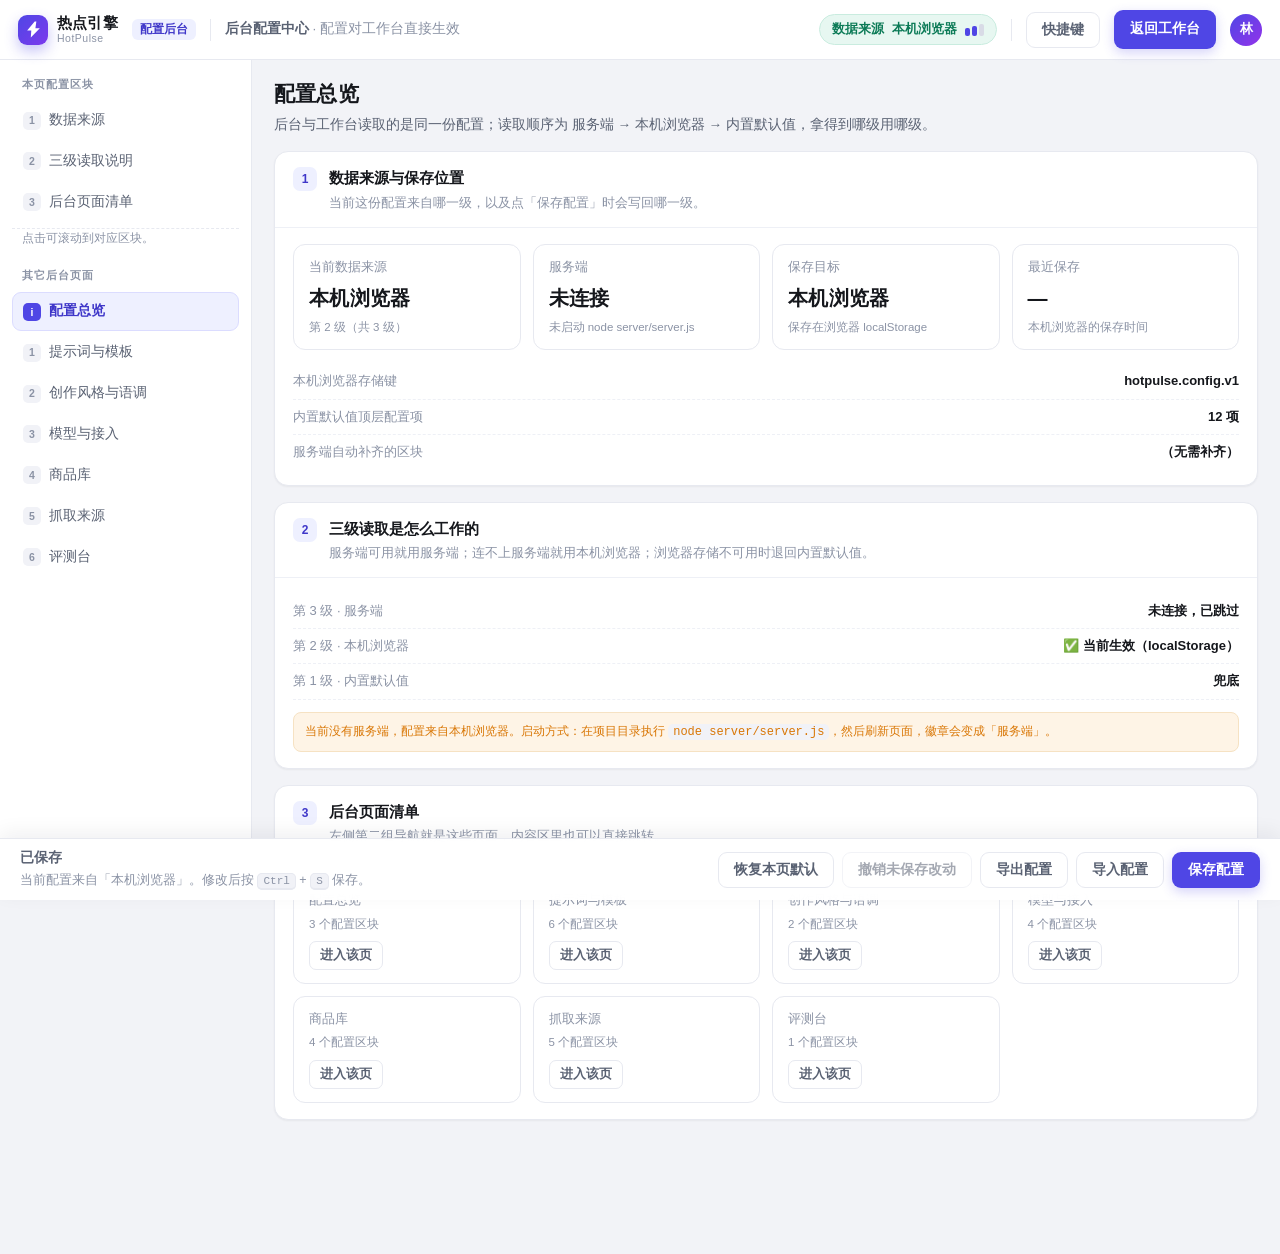
==== admin.html @ 587601bf "HotPulse 热点营销工作台：5 步闭环 + 配置后台 + 评测与自动返工 + 部署 工作台：新闻抓取 → 热点商品匹配 → 多版本文案创作 → 审核发布 配置后台：提示词与模板、创作风格与语调、" ====
<!DOCTYPE html>
<html lang="zh-CN">
<head>
<meta charset="UTF-8" />
<meta name="viewport" content="width=device-width, initial-scale=1" />
<title>HotPulse 配置后台 · 热点营销工作台</title>
<link rel="icon" href="data:," />
<link rel="stylesheet" href="assets/css/styles.css" />
<link rel="stylesheet" href="assets/css/admin.css" />
</head>
<body class="admin">

<!-- ============ 顶栏：后台标识 / 数据来源徽章 / 返回工作台 ============ -->
<header class="admin-top">
  <div class="logo">
    <span class="logo-mark">
      <svg viewBox="0 0 24 24" aria-hidden="true"><path d="M13.5 2 4 13.2h5.2L8.6 22 20 10.4h-5.6L15.6 2z"/></svg>
    </span>
    <span class="logo-text"><strong>热点引擎</strong><em>HotPulse</em></span>
  </div>
  <span class="admin-tag">配置后台</span>
  <span class="admin-divider"></span>
  <div class="admin-title">后台配置中心 <span>· 配置对工作台直接生效</span></div>

  <div class="top-spacer"></div>

  <span class="src-badge defaults" id="srcBadge" title="配置读取顺序：服务端 → 本机浏览器 → 内置默认值">
    <span>数据来源</span><b id="srcName">—</b>
    <span class="lvl" id="srcLevel"><i></i><i class="mid"></i><i class="top"></i></span>
  </span>
  <span class="dirty-flag" id="dirtyFlag" hidden><span class="dot"></span>有未保存的改动</span>

  <span class="admin-divider"></span>
  <button class="btn ghost" id="shortcutBtn" title="查看快捷键">快捷键</button>
  <a class="btn primary" href="index.html" id="backBtn">返回工作台</a>
  <span class="avatar" title="林晓棠 · 运营主编">林</span>
</header>

<div class="admin-layout">
  <!-- ============ 左侧导航：两组 ============ -->
  <aside class="admin-side">
    <div class="side-group">
      <h4>本页配置区块</h4>
      <div id="navSections"></div>
      <p class="side-note" id="navSectionsNote">点击可滚动到对应区块。</p>
    </div>
    <div class="side-group">
      <h4>其它后台页面</h4>
      <div id="navPages"></div>
    </div>
  </aside>

  <!-- ============ 内容区：卡片式分节 ============ -->
  <main class="admin-main" id="adminMain"></main>
</div>

<!-- ============ 底部固定操作栏（滚动时不消失） ============ -->
<footer class="admin-bar" id="adminBar">
  <div class="bar-status">
    <b id="barTitle">已保存</b>
    <span id="barHint">修改后按 <span class="kbd">Ctrl</span> + <span class="kbd">S</span> 保存，或点右侧「保存配置」</span>
  </div>
  <div class="bar-actions">
    <button class="btn ghost" id="btnResetPage">恢复本页默认</button>
    <button class="btn ghost" id="btnRevert">撤销未保存改动</button>
    <button class="btn ghost" id="btnExport">导出配置</button>
    <button class="btn ghost" id="btnImport">导入配置</button>
    <button class="btn primary" id="btnSave">保存配置</button>
  </div>
</footer>

<input type="file" id="filePicker" accept=".json,application/json" hidden />
<div class="toast-wrap" id="toastWrap"></div>
<div id="modalHost"></div>

<script src="assets/js/data.js"></script>
<script src="assets/js/core/config.js"></script>
<script src="assets/js/core/products.js"></script>
<script src="assets/js/core/prompt.js"></script>
<script src="assets/js/core/llm.js"></script>
<script src="assets/js/core/eval.js"></script>
<script src="assets/js/admin/admin-prompt-page.js"></script>
<script src="assets/js/admin/admin-style-page.js"></script>
<script src="assets/js/admin/admin-model-page.js"></script>
<script src="assets/js/admin/admin-product-page.js"></script>
<script src="assets/js/admin/admin-source-page.js"></script>
<script src="assets/js/admin/admin-eval-page.js"></script>
<script src="assets/js/admin/admin-core.js"></script>
<script>HP.Admin.boot();</script>
</body>
</html>
---- assets/css/styles.css ----
/* =========================================================
   HotPulse 电商媒体热点营销工作台 · 视觉系统
   现代 SaaS 极简：中性灰底 + 高对比品牌紫蓝
   ========================================================= */

:root{
  --bg:#f2f3f7;
  --panel:#ffffff;
  --panel-2:#fafbfd;
  --ink:#15171c;
  --ink-2:#5a6273;
  --ink-3:#8b93a5;
  --line:#e7e9f0;
  --line-2:#eef0f6;
  --brand:#4f46e5;
  --brand-2:#7c3aed;
  --brand-soft:#eef0ff;
  --brand-ink:#3f37c9;
  --ok:#0ea472;
  --ok-soft:#e7f7f1;
  --warn:#d97706;
  --warn-soft:#fef4e6;
  --danger:#e5484d;
  --danger-soft:#fdeceb;
  --hot:#ff4d4f;
  --radius:14px;
  --radius-s:10px;
  --shadow-s:0 1px 2px rgba(21,23,28,.05);
  --shadow-m:0 6px 20px rgba(21,23,28,.07);
  --shadow-l:0 24px 60px rgba(21,23,28,.16);
  --topbar-h:64px;
  --side-w:272px;
  --font:-apple-system,BlinkMacSystemFont,"Segoe UI","PingFang SC","Hiragino Sans GB","Microsoft YaHei",sans-serif;
}

*{box-sizing:border-box}
[hidden]{display:none !important}
html,body{height:100%}
body{
  margin:0;font-family:var(--font);background:var(--bg);color:var(--ink);
  font-size:14px;line-height:1.55;-webkit-font-smoothing:antialiased;
}
h1,h2,h3,h4,p,ul,ol{margin:0}
ul,ol{list-style:none;padding:0}
button,input,select,textarea{font-family:inherit;font-size:inherit;color:inherit}
button{cursor:pointer;border:0;background:none}
a{color:inherit;text-decoration:none}
svg{fill:currentColor}
code{background:#f1f2f7;padding:1px 5px;border-radius:5px;font-size:12px}
::-webkit-scrollbar{width:10px;height:10px}
::-webkit-scrollbar-thumb{background:#d7dae4;border-radius:8px;border:3px solid transparent;background-clip:content-box}
::-webkit-scrollbar-thumb:hover{background:#c2c7d4;background-clip:content-box}
::-webkit-scrollbar-track{background:transparent}

/* ---------------- 顶部导航 ---------------- */
.topbar{
  position:sticky;top:0;z-index:60;height:var(--topbar-h);
  display:flex;align-items:center;justify-content:space-between;
  padding:0 20px;background:rgba(255,255,255,.92);backdrop-filter:blur(10px);
  border-bottom:1px solid var(--line);
}
.topbar-left,.topbar-right{display:flex;align-items:center;gap:18px}
.logo{display:flex;align-items:center;gap:10px}
.logo-mark{
  width:34px;height:34px;border-radius:10px;display:grid;place-items:center;color:#fff;
  background:linear-gradient(135deg,var(--brand),var(--brand-2));
  box-shadow:0 6px 14px rgba(79,70,229,.32);
}
.logo-mark svg{width:19px;height:19px}
.logo-text{display:flex;flex-direction:column;line-height:1.15}
.logo-text strong{font-size:16px;letter-spacing:.2px}
.logo-text em{font-style:normal;font-size:11px;color:var(--ink-3);letter-spacing:.6px}
.tag-demo{
  margin-left:2px;font-size:11px;font-weight:600;color:var(--brand-ink);
  background:var(--brand-soft);border-radius:6px;padding:2px 7px;
}
.top-nav{display:flex;gap:4px;margin-left:12px}
.top-nav a{
  padding:7px 12px;border-radius:8px;color:var(--ink-2);font-size:13.5px;
}
.top-nav a:hover{background:#f4f5f9;color:var(--ink)}
.top-nav a.active{background:var(--brand-soft);color:var(--brand-ink);font-weight:600}

.env-pill{
  display:flex;align-items:center;gap:7px;font-size:12.5px;color:var(--ink-2);
  background:#f5f6fa;border:1px solid var(--line);border-radius:999px;padding:5px 12px;
}
/* 演示模式（没有本地服务端）：状态灯不再装成"在线" */
.env-pill.warn{background:#fff8ea;border-color:#f2ddb0;color:#8a6100}
.env-pill.warn .pulse-dot{background:#e0a100;box-shadow:none;animation:none}
.pulse-dot{width:7px;height:7px;border-radius:50%;background:var(--ok);box-shadow:0 0 0 0 rgba(14,164,114,.5);animation:pulse 2s infinite}
@keyframes pulse{
  0%{box-shadow:0 0 0 0 rgba(14,164,114,.45)}
  70%{box-shadow:0 0 0 7px rgba(14,164,114,0)}
  100%{box-shadow:0 0 0 0 rgba(14,164,114,0)}
}
.icon-btn{
  position:relative;width:36px;height:36px;border-radius:10px;display:grid;place-items:center;
  color:var(--ink-2);border:1px solid transparent;
}
.icon-btn:hover{background:#f4f5f9;color:var(--ink);border-color:var(--line)}
.icon-btn svg{width:19px;height:19px}
.icon-btn .dot{
  position:absolute;top:7px;right:8px;width:7px;height:7px;border-radius:50%;
  background:var(--hot);border:1.5px solid #fff;
}
.user-wrap{position:relative}
.user{
  display:flex;align-items:center;gap:10px;padding:5px 8px 5px 5px;border-radius:12px;
  border:1px solid transparent;
}
.user:hover{background:#f5f6fa;border-color:var(--line)}
.avatar{
  width:32px;height:32px;border-radius:50%;display:grid;place-items:center;flex:0 0 auto;
  color:#fff;font-size:13px;font-weight:600;
  background:linear-gradient(135deg,#4f46e5,#9333ea);
}
.avatar.lg{width:40px;height:40px;font-size:15px}
.user-meta{display:flex;flex-direction:column;line-height:1.2;text-align:left}
.user-meta b{font-size:13.5px}
.user-meta i{font-style:normal;font-size:11.5px;color:var(--ink-3);display:flex;align-items:center;gap:5px}
.online-dot{width:6px;height:6px;border-radius:50%;background:var(--ok);display:inline-block}
.chev{width:16px;height:16px;color:var(--ink-3)}
.user-menu{
  position:absolute;right:0;top:calc(100% + 8px);width:250px;background:#fff;
  border:1px solid var(--line);border-radius:12px;box-shadow:var(--shadow-l);padding:8px;z-index:80;
}
.user-menu-head{display:flex;gap:10px;align-items:center;padding:8px 8px 12px;border-bottom:1px solid var(--line-2);margin-bottom:6px}
.user-menu-head b{display:block;font-size:13.5px}
.user-menu-head i{font-style:normal;font-size:12px;color:var(--ink-3)}
.user-menu button{
  display:block;width:100%;text-align:left;padding:9px 10px;border-radius:8px;
  color:var(--ink-2);font-size:13.5px;
}
.user-menu button:hover{background:#f5f6fa;color:var(--ink)}
.user-menu button.danger{color:var(--danger)}
.user-menu button.danger:hover{background:var(--danger-soft)}

/* ---------------- 主布局 ---------------- */
.layout{display:grid;grid-template-columns:var(--side-w) 1fr;align-items:start}

.sidebar{
  position:sticky;top:var(--topbar-h);height:calc(100vh - var(--topbar-h));
  background:#fff;border-right:1px solid var(--line);padding:18px 14px;
  display:flex;flex-direction:column;gap:14px;
}
.sidebar-head{display:flex;align-items:baseline;justify-content:space-between;padding:0 8px}
.sidebar-head span{font-size:12px;font-weight:700;letter-spacing:1.2px;color:var(--ink-3);text-transform:uppercase}
.sidebar-head em{font-style:normal;font-size:11.5px;color:var(--brand);font-weight:600;background:var(--brand-soft);padding:1px 7px;border-radius:6px}
.step-nav{flex:1;display:flex;flex-direction:column;gap:4px;position:relative}
.step-item{
  position:relative;display:flex;gap:11px;padding:11px 10px;border-radius:11px;cursor:pointer;
  border:1px solid transparent;transition:.16s;
}
.step-item:hover{background:#f7f8fc}
.step-item.active{background:var(--brand-soft);border-color:#dbdcff}
.step-item.active .step-title{color:var(--brand-ink)}
.step-item.done .step-index{background:var(--ok);color:#fff;border-color:var(--ok)}
.step-index{
  width:26px;height:26px;flex:0 0 auto;border-radius:50%;display:grid;place-items:center;
  font-size:12.5px;font-weight:700;color:var(--ink-3);background:#fff;border:1.5px solid var(--line);z-index:1;
}
.step-item.active .step-index{background:var(--brand);border-color:var(--brand);color:#fff}
.step-body{min-width:0;flex:1}
.step-title{font-size:13.5px;font-weight:600;display:block;padding-right:50px;overflow:hidden;text-overflow:ellipsis;white-space:nowrap}
.step-desc{font-size:12px;color:var(--ink-3);margin-top:2px;overflow:hidden;text-overflow:ellipsis;white-space:nowrap}
.step-state{font-size:11px;font-weight:600;padding:1px 6px;border-radius:5px;background:#f1f2f7;color:var(--ink-3)}
.step-state.done{background:var(--ok-soft);color:var(--ok)}
.step-state.cur{background:var(--brand);color:#fff}
.step-item .step-state{position:absolute;right:10px;top:12px}
.step-item::after{
  content:"";position:absolute;left:22.5px;top:38px;bottom:-8px;width:1.5px;background:var(--line);
}
.step-item:last-child::after{display:none}

.sidebar-foot{background:var(--panel-2);border:1px solid var(--line);border-radius:12px;padding:12px}
.progress-head{display:flex;justify-content:space-between;font-size:12.5px;color:var(--ink-2);margin-bottom:8px}
.progress-head b{color:var(--brand)}
.progress-track{height:6px;background:#e9eaf2;border-radius:999px;overflow:hidden}
.progress-track span{display:block;height:100%;border-radius:999px;background:linear-gradient(90deg,var(--brand),var(--brand-2));transition:width .4s ease}
.sidebar-tip{font-size:12px;color:var(--ink-3);margin-top:9px;line-height:1.5}

/* ---------------- 工作区 ---------------- */
.workspace{padding:18px 22px 60px;min-width:0}
.context-bar{
  display:flex;align-items:center;gap:14px;flex-wrap:wrap;
  background:#fff;border:1px solid var(--line);border-radius:12px;padding:10px 14px;margin-bottom:18px;
  box-shadow:var(--shadow-s);
}
.ctx-label{
  font-size:11.5px;font-weight:700;color:var(--brand-ink);background:var(--brand-soft);
  padding:3px 8px;border-radius:6px;letter-spacing:.4px;
}
.ctx-title{font-weight:600;max-width:420px;overflow:hidden;text-overflow:ellipsis;white-space:nowrap}
.ctx-sep{width:1px;height:18px;background:var(--line)}
.ctx-item{display:flex;align-items:center;gap:6px;font-size:13px;color:var(--ink-2)}
.ctx-item b{color:var(--ink);font-weight:600}
.ctx-empty{color:var(--ink-3)}

.view{animation:fadeUp .22s ease}
@keyframes fadeUp{from{opacity:0;transform:translateY(6px)}to{opacity:1;transform:none}}
.view-head{display:flex;align-items:flex-start;justify-content:space-between;gap:16px;margin-bottom:16px;flex-wrap:wrap}
.view-head h1{font-size:22px;letter-spacing:.2px}
.view-head .sub{color:var(--ink-2);font-size:13.5px;margin-top:4px}
.head-actions{display:flex;align-items:center;gap:10px;flex-wrap:wrap}

/* ---------------- 通用组件 ---------------- */
.card{background:#fff;border:1px solid var(--line);border-radius:var(--radius);box-shadow:var(--shadow-s)}
.card-head{display:flex;align-items:center;justify-content:space-between;padding:14px 18px;border-bottom:1px solid var(--line-2)}
.card-head h3{font-size:15px}
.hint{font-size:12px;color:var(--ink-3)}
.btn{
  display:inline-flex;align-items:center;justify-content:center;gap:7px;
  padding:8px 15px;border-radius:9px;font-size:13.5px;font-weight:600;
  border:1px solid transparent;transition:.16s;white-space:nowrap;
}
.btn .ic{width:15px;height:15px}
.btn.primary{background:var(--brand);color:#fff;box-shadow:0 4px 12px rgba(79,70,229,.24)}
.btn.primary:hover{background:var(--brand-ink);box-shadow:0 6px 16px rgba(79,70,229,.3)}
.btn.ghost{background:#fff;border-color:var(--line);color:var(--ink-2)}
.btn.ghost:hover{border-color:#c9cdda;color:var(--ink);background:#fafbfd}
.btn.soft{background:var(--brand-soft);color:var(--brand-ink)}
.btn.soft:hover{background:#e3e6ff}
.btn.block{width:100%}
.btn.tiny{padding:5px 10px;font-size:12.5px;border-radius:7px}
.btn:disabled{opacity:.55;cursor:not-allowed;box-shadow:none}
.btn.primary:disabled:hover{background:var(--brand)}

.field{display:flex;flex-direction:column;gap:5px;min-width:0}
.field label{font-size:12px;color:var(--ink-3);font-weight:600}
.field input[type=text],.field input[type=number],.field select,
.text-input,.text-area{
  height:36px;border:1px solid var(--line);border-radius:9px;background:#fff;
  padding:0 11px;font-size:13.5px;outline:none;transition:.15s;width:100%;
}
.text-area{height:auto;padding:9px 11px;resize:vertical;line-height:1.6}
.field input:focus,.field select:focus,.text-input:focus,.text-area:focus{
  border-color:var(--brand);box-shadow:0 0 0 3px rgba(79,70,229,.12);
}
.field.search{position:relative;flex:1.6;justify-content:flex-end}
.field.search .ic{position:absolute;left:11px;bottom:9px;width:16px;height:16px;color:var(--ink-3)}
.field.search input{padding-left:34px}
.filter-card{padding:14px 16px;margin-bottom:16px}
.filter-row{display:flex;gap:14px;align-items:flex-end;flex-wrap:wrap}
.filter-row .field{min-width:150px}
.range-inputs{display:flex;align-items:center;gap:6px}
.range-inputs input{width:78px;height:36px;border:1px solid var(--line);border-radius:9px;padding:0 9px;outline:none}
.range-inputs span{color:var(--ink-3)}
.chip-row{display:flex;gap:8px;flex-wrap:wrap;margin-top:12px}
.chip{
  padding:5px 12px;border-radius:999px;border:1px solid var(--line);background:#fff;
  font-size:12.5px;color:var(--ink-2);transition:.15s;
}
.chip:hover{border-color:#c9cdda;color:var(--ink)}
.chip.active{background:var(--ink);border-color:var(--ink);color:#fff;font-weight:600}
.checkline{display:flex;align-items:center;gap:8px;font-size:13px;color:var(--ink-2);margin-top:12px}
.checkline input{width:15px;height:15px;accent-color:var(--brand)}
.switch{display:flex;align-items:center;gap:8px;font-size:13px;color:var(--ink-2);cursor:pointer;user-select:none}
.switch input{display:none}
.switch .track{width:36px;height:20px;border-radius:999px;background:#d8dbe6;position:relative;transition:.2s}
.switch .track::after{content:"";position:absolute;top:2px;left:2px;width:16px;height:16px;border-radius:50%;background:#fff;transition:.2s}
.switch input:checked + .track{background:var(--brand)}
.switch input:checked + .track::after{transform:translateX(16px)}

/* ---------------- 统计卡 ---------------- */
.stat-row{display:grid;grid-template-columns:repeat(4,1fr);gap:14px;margin-bottom:16px}
.stat-card{background:#fff;border:1px solid var(--line);border-radius:var(--radius);padding:14px 16px;box-shadow:var(--shadow-s)}
.stat-card .k{font-size:12.5px;color:var(--ink-3);display:flex;align-items:center;gap:6px}
.stat-card .v{font-size:24px;font-weight:700;margin-top:6px;letter-spacing:.4px}
.stat-card .v small{font-size:12.5px;font-weight:600;color:var(--ink-3);margin-left:2px}
.stat-card .d{font-size:12px;color:var(--ink-3);margin-top:4px;display:flex;align-items:center;gap:5px}
.trend-up{color:var(--ok);font-weight:600}
.trend-flat{color:var(--ink-3)}

/* ---------------- 新闻列表 ---------------- */
.list-head{display:flex;align-items:baseline;justify-content:space-between;margin-bottom:12px;gap:12px;flex-wrap:wrap}
.list-head h2{font-size:15.5px;display:flex;align-items:center;gap:8px}
.list-head h2 em{font-style:normal;font-size:12px;color:var(--ink-3);font-weight:500}
.news-list{display:flex;flex-direction:column;gap:12px}
.news-item{
  background:#fff;border:1px solid var(--line);border-radius:var(--radius);padding:15px 18px;
  display:grid;grid-template-columns:auto 1fr auto;gap:16px;align-items:center;
  cursor:pointer;transition:.16s;position:relative;box-shadow:var(--shadow-s);
}
.news-item:hover{border-color:#c9cdf5;box-shadow:var(--shadow-m);transform:translateY(-1px)}
.news-item.selected{border-color:var(--brand);background:linear-gradient(90deg,#f7f7ff,#fff 55%)}
.news-item.selected::before{content:"";position:absolute;left:0;top:16px;bottom:16px;width:3px;border-radius:0 3px 3px 0;background:var(--brand)}
.rank{
  width:30px;height:30px;border-radius:9px;display:grid;place-items:center;font-weight:700;font-size:13px;
  background:#f1f2f7;color:var(--ink-3);
}
.rank.top{background:linear-gradient(135deg,#ff6b6b,#ff2d55);color:#fff}
.rank.top2{background:linear-gradient(135deg,#ffa94d,#f76707);color:#fff}
.rank.top3{background:linear-gradient(135deg,#ffd43b,#f59f00);color:#fff}
.news-main{min-width:0}
.news-title{font-size:15px;font-weight:600;margin-bottom:5px}
.news-title mark{background:#fff3bf;color:inherit;padding:0 2px;border-radius:3px}
.news-meta{display:flex;align-items:center;gap:10px;flex-wrap:wrap;font-size:12.5px;color:var(--ink-3)}
.news-meta .src{color:var(--ink-2);font-weight:600}
.news-summary{font-size:13px;color:var(--ink-2);margin-top:7px;display:-webkit-box;-webkit-line-clamp:2;-webkit-box-orient:vertical;overflow:hidden}
.tagline{display:flex;gap:6px;flex-wrap:wrap;margin-top:8px}
.tag{font-size:11.5px;padding:2px 8px;border-radius:6px;background:#f4f5f9;color:var(--ink-2)}
.tag.hot{background:var(--danger-soft);color:var(--danger)}
.tag.brand{background:var(--brand-soft);color:var(--brand-ink)}
.tag.ok{background:var(--ok-soft);color:var(--ok)}
.news-right{display:flex;flex-direction:column;align-items:flex-end;gap:8px;min-width:132px}
.heat{display:flex;align-items:baseline;gap:4px;font-weight:700;color:var(--hot);font-size:17px}
.heat small{font-size:11.5px;color:var(--ink-3);font-weight:600}
.spark{display:flex;align-items:flex-end;gap:2px;height:22px}
.spark i{width:4px;background:#e5e7f0;border-radius:2px}
.spark i.on{background:linear-gradient(180deg,#8b8ff5,#4f46e5)}
.pick-badge{
  font-size:12px;font-weight:600;color:var(--brand-ink);background:var(--brand-soft);
  border-radius:7px;padding:4px 10px;display:flex;align-items:center;gap:5px;
}
.news-item.selected .pick-badge{background:var(--brand);color:#fff}

/* ---------------- Step2 热点简报 & 商品卡 ---------------- */
.hot-brief{display:grid;grid-template-columns:1.6fr 1fr;gap:20px;padding:16px 18px;margin-bottom:16px;background:linear-gradient(120deg,#fbfbff,#fff 60%)}
.hot-brief h3{font-size:16px;margin-bottom:8px}
.hot-brief .brief-tags{display:flex;gap:6px;flex-wrap:wrap;margin-top:10px}
.brief-side{border-left:1px dashed var(--line);padding-left:18px;display:flex;flex-direction:column;gap:10px;justify-content:center}
.brief-metric{display:flex;justify-content:space-between;font-size:13px;color:var(--ink-2)}
.brief-metric b{color:var(--ink)}
.match-toolbar{display:flex;align-items:center;justify-content:space-between;gap:12px;margin-bottom:12px;flex-wrap:wrap}
.match-summary{font-size:13px;color:var(--ink-2)}
.match-summary b{color:var(--brand-ink)}
.seg{display:flex;background:#eceef5;border-radius:9px;padding:3px;gap:2px}
.seg button{padding:5px 13px;border-radius:7px;font-size:12.5px;color:var(--ink-2);font-weight:600}
.seg button.active{background:#fff;color:var(--ink);box-shadow:var(--shadow-s)}

.product-grid{display:grid;grid-template-columns:repeat(auto-fill,minmax(288px,1fr));gap:14px}
.product-card{
  background:#fff;border:1px solid var(--line);border-radius:var(--radius);overflow:hidden;
  display:flex;flex-direction:column;transition:.18s;box-shadow:var(--shadow-s);
}
.product-card:hover{transform:translateY(-2px);box-shadow:var(--shadow-m);border-color:#d5d8f0}
.product-card.picked{border-color:var(--brand);box-shadow:0 0 0 2px rgba(79,70,229,.12)}
.thumb{
  height:132px;position:relative;display:grid;place-items:center;font-size:42px;
  background:linear-gradient(135deg,#eef0ff,#f7f4ff);
}
.thumb .sku{position:absolute;left:10px;top:10px;font-size:11px;color:var(--ink-3);background:rgba(255,255,255,.85);border-radius:6px;padding:2px 7px}
.thumb .cat-tag{
  position:absolute;left:10px;bottom:10px;font-size:11px;font-weight:600;color:var(--brand-ink);
  background:rgba(255,255,255,.9);border-radius:6px;padding:2px 7px;
}
.thumb .score{
  position:absolute;right:10px;top:10px;font-size:12px;font-weight:700;color:#fff;
  background:linear-gradient(135deg,var(--brand),var(--brand-2));border-radius:8px;padding:4px 9px;
  box-shadow:0 4px 12px rgba(79,70,229,.3);
}
.product-body{padding:13px 15px;display:flex;flex-direction:column;gap:9px;flex:1}
.product-name{font-size:14.5px;font-weight:600;line-height:1.45;display:-webkit-box;-webkit-line-clamp:2;-webkit-box-orient:vertical;overflow:hidden}
.price-row{display:flex;align-items:baseline;gap:8px}
.price{color:#e8383d;font-weight:700;font-size:19px}
.price small{font-size:12px;font-weight:600}
.price-old{color:var(--ink-3);text-decoration:line-through;font-size:12.5px}
.reason{
  font-size:12.5px;color:var(--ink-2);background:var(--panel-2);border:1px solid var(--line-2);
  border-radius:9px;padding:9px 11px;line-height:1.55;
}
.reason b{color:var(--brand-ink)}
.selling{display:flex;gap:6px;flex-wrap:wrap}
.selling span{font-size:11.5px;color:var(--ink-2);background:#f4f5f9;border-radius:6px;padding:3px 8px}
.product-stats{display:flex;gap:12px;font-size:12px;color:var(--ink-3);flex-wrap:wrap}
.product-stats b{color:var(--ink);font-weight:600}
.product-actions{display:flex;gap:8px;margin-top:auto}
.product-actions .btn{flex:1}

.sticky-actions{
  position:sticky;bottom:14px;margin-top:16px;display:flex;align-items:center;gap:12px;
  background:rgba(255,255,255,.94);backdrop-filter:blur(8px);border:1px solid var(--line);
  border-radius:12px;padding:10px 14px;box-shadow:var(--shadow-m);z-index:20;
}
.sticky-actions .picked{margin-right:auto;font-size:13px;color:var(--ink-2);font-weight:600}

/* ---------------- Step3 表格 & 侧栏 ---------------- */
.split{display:grid;grid-template-columns:minmax(0,1fr) 320px;gap:16px;align-items:start}
.split:has(.split-side.left){grid-template-columns:360px minmax(0,1fr)}
.split-main{min-width:0;display:flex;flex-direction:column;gap:16px}
.split-side{display:flex;flex-direction:column;gap:16px;position:sticky;top:calc(var(--topbar-h) + 18px)}
.table-card{background:#fff;border:1px solid var(--line);border-radius:var(--radius);overflow:hidden;box-shadow:var(--shadow-s)}
.table-wrap{overflow-x:auto}
.table{width:100%;border-collapse:collapse;font-size:13.5px;min-width:860px}
.table thead th{
  text-align:left;font-size:12px;color:var(--ink-3);font-weight:600;background:var(--panel-2);
  padding:11px 14px;border-bottom:1px solid var(--line);white-space:nowrap;
}
.table td{padding:12px 14px;border-bottom:1px solid var(--line-2);vertical-align:middle}
.table td:nth-child(3){white-space:nowrap;color:var(--ink-2)}
.table tbody tr:hover{background:#fafbff}
.table tbody tr.bound{background:#f7f7ff}
.table .num{text-align:right;font-variant-numeric:tabular-nums}
.table .col-check{width:44px}
.table .col-act{width:150px;text-align:right}
.table input[type=checkbox]{width:15px;height:15px;accent-color:var(--brand)}
.cell-product{display:flex;align-items:center;gap:10px;min-width:230px}
.mini-thumb{
  width:40px;height:40px;border-radius:9px;display:grid;place-items:center;font-size:20px;
  background:linear-gradient(135deg,#eef0ff,#f7f4ff);flex:0 0 auto;
}
.cell-product b{font-weight:600;display:block;line-height:1.4;font-size:13.5px}
.cell-product i{font-style:normal;font-size:11.5px;color:var(--ink-3)}
.score-bar{display:flex;align-items:center;gap:7px;justify-content:flex-end}
.score-bar .bar{width:46px;height:5px;border-radius:999px;background:#e9eaf2;overflow:hidden}
.score-bar .bar span{display:block;height:100%;background:linear-gradient(90deg,#8b8ff5,#4f46e5)}
.score-bar b{font-size:13px;color:var(--brand-ink);min-width:32px;text-align:right}
.stock-low{color:var(--warn);font-weight:600}
.stock-out{color:var(--danger);font-weight:600}
.empty{padding:40px;text-align:center;color:var(--ink-3);font-size:13.5px}
.side-card{padding:16px}
.side-head{display:flex;align-items:center;justify-content:space-between;margin-bottom:12px}
.side-head h3{font-size:14.5px}
.count-badge{font-size:12px;font-weight:700;color:var(--brand-ink);background:var(--brand-soft);border-radius:7px;padding:2px 9px}
.bind-list{display:flex;flex-direction:column;gap:10px;min-height:80px}
.bind-item{display:flex;gap:10px;align-items:center;border:1px solid var(--line);border-radius:11px;padding:10px;background:var(--panel-2)}
.bind-item.main{border-color:#d9dbff;background:#f7f7ff}
.bind-item .mini-thumb{width:36px;height:36px;font-size:18px}
.bind-body{min-width:0;flex:1}
.bind-body b{display:block;font-size:13px;font-weight:600;overflow:hidden;text-overflow:ellipsis;white-space:nowrap}
.bind-body i{font-style:normal;font-size:11.5px;color:var(--ink-3)}
.bind-tools{display:flex;flex-direction:column;gap:4px}
.bind-tools button{font-size:11.5px;color:var(--ink-3);padding:2px 6px;border-radius:6px}
.bind-tools button:hover{background:#eceef5;color:var(--ink)}
.side-note{font-size:12px;color:var(--ink-3);line-height:1.6;margin-top:12px;padding-top:12px;border-top:1px dashed var(--line)}
.empty-mini{font-size:12.5px;color:var(--ink-3);text-align:center;padding:18px 8px;border:1px dashed var(--line);border-radius:10px}

/* ---------------- Step4 生成文案 ---------------- */
.eval-row{
  display:flex;align-items:center;gap:8px;flex-wrap:wrap;margin-top:10px;padding-top:10px;
  border-top:1px dashed var(--line-2);
}
.score-badge{
  font-size:12.5px;font-weight:700;border-radius:999px;padding:3px 10px;
  font-variant-numeric:tabular-nums;
}
.score-badge.hi{background:var(--ok-soft);color:var(--ok)}
.score-badge.mid{background:var(--warn-soft);color:var(--warn)}
.score-badge.low{background:var(--danger-soft);color:var(--danger)}
.eval-detail{margin-top:10px;border:1px solid var(--line-2);border-radius:10px;padding:8px 12px;background:var(--panel-2)}
.eval-detail .check-item{background:#fff}
.mini-tag{font-size:11.5px;padding:2px 8px;border-radius:6px;background:#f4f5f9;color:var(--ink-2)}
.mini-tag.hard{background:var(--danger-soft);color:var(--danger)}
.mini-tag.ok{background:var(--ok-soft);color:var(--ok)}
.quick-model{display:flex;flex-direction:column;gap:8px}
.quick-model .text-input{height:34px}
.quick-temp{display:flex;align-items:center;gap:8px}
.quick-temp span{font-size:12.5px;color:var(--ink-3);flex:0 0 auto}
.quick-temp input{width:88px;flex:0 0 auto}
.quick-temp em{font-style:normal;font-size:11.5px;color:var(--ink-3)}
.quick-link{display:inline-block;margin-top:8px;font-size:12px;color:var(--brand-ink)}
.quick-link:hover{text-decoration:underline}
.param-block{margin-bottom:14px}
.param-label{display:flex;justify-content:space-between;align-items:baseline;font-size:12.5px;font-weight:600;color:var(--ink-2);margin-bottom:7px}
.param-label em{font-style:normal;font-size:11.5px;color:var(--ink-3);font-weight:500}
.style-grid{display:grid;grid-template-columns:1fr 1fr;gap:8px}
.style-card{
  text-align:left;border:1px solid var(--line);border-radius:10px;padding:9px 10px;background:#fff;transition:.15s;
}
.style-card b{display:block;font-size:13px}
.style-card i{font-style:normal;font-size:11px;color:var(--ink-3)}
.style-card:hover{border-color:#c9cdf5}
.style-card.active{border-color:var(--brand);background:var(--brand-soft);box-shadow:0 0 0 2px rgba(79,70,229,.1)}
.style-card.active b{color:var(--brand-ink)}
input[type=range]{width:100%;accent-color:var(--brand)}
.tag-picks{display:flex;flex-wrap:wrap;gap:6px;margin-bottom:8px}
.tag-pick{
  font-size:12px;padding:4px 10px;border-radius:999px;border:1px solid var(--line);
  color:var(--ink-2);background:#fff;transition:.15s;
}
.tag-pick.on{background:var(--brand-soft);border-color:#c9cdff;color:var(--brand-ink);font-weight:600}
.point-picks{display:flex;flex-direction:column;gap:6px}
.point-pick{display:flex;gap:8px;align-items:flex-start;font-size:12.5px;color:var(--ink-2);cursor:pointer}
.point-pick input{margin-top:2px;accent-color:var(--brand)}
.api-note{font-size:11.5px;color:var(--ink-3);text-align:center;margin-top:10px}

.version-list{display:flex;flex-direction:column;gap:14px}
.version-card{
  background:#fff;border:1px solid var(--line);border-radius:var(--radius);padding:15px 17px;box-shadow:var(--shadow-s);
  transition:.18s;
}
.version-card.active{border-color:var(--brand);box-shadow:0 0 0 2px rgba(79,70,229,.12),var(--shadow-m)}
.version-head{display:flex;align-items:center;justify-content:space-between;gap:10px;margin-bottom:10px;flex-wrap:wrap}
.version-head .vt{display:flex;align-items:center;gap:8px}
.version-head .vt strong{font-size:14px}
.version-body{font-size:14.5px;line-height:1.85;white-space:pre-wrap;word-break:break-word}
.version-body .hash{color:var(--brand-ink);font-weight:600}
.version-foot{display:flex;align-items:center;gap:8px;margin-top:12px;padding-top:11px;border-top:1px solid var(--line-2);flex-wrap:wrap}
.version-foot .meta{font-size:12px;color:var(--ink-3);margin-right:auto}
.tune-row{display:flex;gap:6px;flex-wrap:wrap;margin-top:10px}
.tune-row button{
  font-size:12px;padding:4px 10px;border-radius:7px;background:#f4f5f9;color:var(--ink-2);transition:.15s;
}
.tune-row button:hover{background:var(--brand-soft);color:var(--brand-ink)}
.gen-state{min-height:0}
.skeleton-wrap{background:#fff;border:1px solid var(--line);border-radius:var(--radius);padding:18px;box-shadow:var(--shadow-s)}
.progress-line{display:flex;align-items:center;gap:10px;font-size:13px;color:var(--ink-2);margin-bottom:14px}
.spinner{
  width:16px;height:16px;border-radius:50%;border:2px solid #dcdff0;border-top-color:var(--brand);
  animation:spin .7s linear infinite;flex:0 0 auto;
}
@keyframes spin{to{transform:rotate(360deg)}}
.skeleton{height:13px;border-radius:6px;background:linear-gradient(90deg,#eef0f6 25%,#f6f7fb 37%,#eef0f6 63%);background-size:400% 100%;animation:shine 1.3s ease-in-out infinite;margin-bottom:9px}
@keyframes shine{0%{background-position:100% 50%}100%{background-position:0 50%}}
.gen-progress{height:5px;background:#eceef5;border-radius:999px;overflow:hidden;margin-top:6px}
.gen-progress span{display:block;height:100%;width:0;background:linear-gradient(90deg,var(--brand),var(--brand-2));transition:width .3s linear}
.empty-state{
  padding:56px 24px;text-align:center;color:var(--ink-3);border:1px dashed var(--line);
  border-radius:var(--radius);background:var(--panel-2);font-size:13.5px;
}
.empty-state b{display:block;color:var(--ink-2);font-size:14.5px;margin-bottom:6px}
.empty-actions{display:flex;gap:8px;justify-content:center;margin-top:14px}

/* ---------------- Step5 微博预览 ---------------- */
.review-state{display:flex;align-items:center;gap:8px}
.state-pill{font-size:12.5px;font-weight:700;padding:4px 11px;border-radius:999px;display:inline-flex;align-items:center;gap:6px}
.state-pill.wait{background:var(--warn-soft);color:var(--warn)}
.state-pill.pass{background:var(--ok-soft);color:var(--ok)}
.state-pill.published{background:var(--brand-soft);color:var(--brand-ink)}
.weibo-card{padding:18px}
.wb-head{display:flex;gap:11px;align-items:center;margin-bottom:12px}
.wb-head .avatar{width:44px;height:44px;font-size:16px;background:linear-gradient(135deg,#ff8a3d,#ff3d71)}
.wb-name{display:flex;align-items:center;gap:6px;font-weight:600;font-size:14.5px}
.wb-verify{width:15px;height:15px;border-radius:50%;background:#ff8200;color:#fff;display:grid;place-items:center;font-size:10px;font-weight:700}
.wb-sub{font-size:12px;color:var(--ink-3);margin-top:2px}
.wb-body{font-size:15px;line-height:1.9;white-space:pre-wrap;word-break:break-word;margin-bottom:12px}
.wb-body .hash{color:#eb7350;font-weight:600}
.wb-media{display:grid;grid-template-columns:repeat(3,124px);gap:6px;margin-bottom:12px}
.wb-media div{
  aspect-ratio:1/1;border-radius:10px;display:grid;place-items:center;font-size:30px;
  background:linear-gradient(135deg,#eef0ff,#f8f5ff);
}
.wb-product{
  display:flex;gap:12px;align-items:center;border:1px solid var(--line);border-radius:11px;padding:10px 12px;
  background:var(--panel-2);margin-bottom:12px;
}
.wb-product .mini-thumb{width:46px;height:46px;font-size:24px}
.wb-product .pbody{flex:1;min-width:0}
.wb-product .pbody b{display:block;font-size:13.5px;font-weight:600;overflow:hidden;text-overflow:ellipsis;white-space:nowrap}
.wb-product .pbody i{font-style:normal;font-size:12px;color:#e8383d;font-weight:700}
.wb-product .pbtn{font-size:12px;font-weight:600;color:#fff;background:#ff8200;border-radius:999px;padding:5px 13px}
.wb-foot{display:flex;gap:26px;border-top:1px solid var(--line-2);padding-top:12px;font-size:13px;color:var(--ink-2)}
.wb-foot span{display:flex;align-items:center;gap:6px}
.wb-foot svg{width:15px;height:15px;color:var(--ink-3)}

.check-list{display:flex;flex-direction:column;gap:9px}
.check-item{display:flex;gap:9px;align-items:flex-start;font-size:13px;border:1px solid var(--line-2);border-radius:10px;padding:9px 11px;background:var(--panel-2)}
.check-item .ci-icon{width:17px;height:17px;border-radius:50%;display:grid;place-items:center;flex:0 0 auto;margin-top:1px;font-size:11px;color:#fff}
.check-item.pass .ci-icon{background:var(--ok)}
.check-item.warn .ci-icon{background:var(--warn)}
.check-item.fail .ci-icon{background:var(--danger)}
.check-item .ci-body b{display:block;font-size:13px}
.check-item .ci-body i{font-style:normal;font-size:11.5px;color:var(--ink-3);line-height:1.5;display:block;margin-top:2px}
.check-item.warn{border-color:#f6e2c3;background:#fffaf2}
.check-item.fail{border-color:#f6d5d5;background:#fff6f6}
.audit-actions{display:flex;flex-direction:column;gap:8px;margin-top:14px}
.timeline{display:flex;flex-direction:column;padding:6px 18px 16px}
.timeline li{position:relative;padding:12px 0 12px 22px;border-left:1.5px solid var(--line);font-size:13px;color:var(--ink-2)}
.timeline li:last-child{border-left-color:transparent}
.timeline li::before{
  content:"";position:absolute;left:-5.5px;top:17px;width:9px;height:9px;border-radius:50%;
  background:#fff;border:2px solid var(--line);
}
.timeline li.on::before{border-color:var(--brand);background:var(--brand)}
.timeline li b{color:var(--ink);display:block;font-size:13.5px}
.timeline li time{font-size:11.5px;color:var(--ink-3);float:right}

/* ---------------- Toast & Modal ---------------- */
.toast-wrap{position:fixed;right:22px;bottom:22px;display:flex;flex-direction:column;gap:10px;z-index:200}
.toast{
  display:flex;gap:10px;align-items:center;background:#1c1e26;color:#fff;border-radius:11px;
  padding:11px 16px;font-size:13.5px;box-shadow:var(--shadow-l);animation:toastIn .22s ease;min-width:230px;
}
.toast .ti{width:18px;height:18px;border-radius:50%;background:rgba(255,255,255,.16);display:grid;place-items:center;font-size:11px}
.toast.ok .ti{background:var(--ok)}
.toast.warn .ti{background:var(--warn)}
.toast.out{animation:toastOut .25s ease forwards}
@keyframes toastIn{from{opacity:0;transform:translateY(10px)}to{opacity:1;transform:none}}
@keyframes toastOut{to{opacity:0;transform:translateX(12px)}}
.modal-mask{
  position:fixed;inset:0;background:rgba(21,23,28,.42);display:grid;place-items:center;z-index:300;
  animation:toastIn .16s ease;
}
.modal{width:min(420px,90vw);background:#fff;border-radius:16px;padding:22px;box-shadow:var(--shadow-l)}
.modal h3{font-size:17px;margin-bottom:8px}
.modal p{font-size:13.5px;color:var(--ink-2);line-height:1.7}
.modal-actions{display:flex;justify-content:flex-end;gap:10px;margin-top:20px}

/* ---------------- 响应式 ---------------- */
@media (max-width:1280px){
  .stat-row{grid-template-columns:repeat(2,1fr)}
  .split,.split:has(.split-side.left){grid-template-columns:minmax(0,1fr) 300px}
}
@media (max-width:1080px){
  .layout{grid-template-columns:1fr}
  .sidebar{position:static;height:auto;border-right:0;border-bottom:1px solid var(--line)}
  .step-nav{flex-direction:row;overflow-x:auto;gap:8px}
  .step-item::after{display:none}
  .step-item{min-width:190px;border:1px solid var(--line)}
  .split,.split:has(.split-side.left){grid-template-columns:1fr}
  .split-side{position:static}
  .top-nav{display:none}
  .hot-brief{grid-template-columns:1fr}
  .brief-side{border-left:0;border-top:1px dashed var(--line);padding:14px 0 0}
}
@media (max-width:720px){
  .workspace{padding:14px}
  .stat-row{grid-template-columns:1fr}
  .env-pill,.user-meta{display:none}
  .news-item{grid-template-columns:1fr}
  .news-right{flex-direction:row;align-items:center;justify-content:space-between}
}
---- assets/css/admin.css ----
/* =========================================================
   HotPulse 配置后台 · 外壳样式
   与工作台共用 styles.css 里的配色变量，视觉上是同一个产品
   ========================================================= */

body.admin{background:var(--bg)}
[hidden]{display:none !important}

/* ---------------- 顶栏 ---------------- */
.admin-top{
  position:sticky;top:0;z-index:70;height:60px;display:flex;align-items:center;gap:14px;
  padding:0 18px;background:rgba(255,255,255,.94);backdrop-filter:blur(10px);border-bottom:1px solid var(--line);
}
.admin-top .logo{gap:9px}
.admin-top .logo-mark{width:30px;height:30px;border-radius:9px}
.admin-top .logo-text strong{font-size:14.5px}
.admin-top .logo-text em{font-size:10.5px;letter-spacing:.5px}
.admin-tag{
  font-size:11.5px;font-weight:600;color:var(--brand-ink);background:var(--brand-soft);
  border-radius:6px;padding:2px 8px;
}
.admin-divider{width:1px;height:22px;background:var(--line)}
.admin-title{font-size:13.5px;font-weight:600;color:var(--ink-2)}
.admin-title span{color:var(--ink-3);font-weight:400}
.top-spacer{flex:1}

/* 数据来源徽章 */
.src-badge{
  display:inline-flex;align-items:center;gap:8px;font-size:12.5px;font-weight:600;
  border-radius:999px;padding:5px 12px;border:1px solid var(--line);background:#f7f8fc;color:var(--ink-2);
  cursor:default;
}
.src-badge b{font-weight:700}
.src-badge .lvl{display:flex;gap:2px;align-items:flex-end}
.src-badge .lvl i{width:5px;height:8px;border-radius:2px;background:#d8dbe6;display:block}
.src-badge .lvl i.mid{height:10px}
.src-badge .lvl i.top{height:12px}
.src-badge .lvl i.on{background:var(--brand)}
.src-badge.server{background:#eef0ff;border-color:#d9dbff;color:var(--brand-ink)}
.src-badge.local{background:#e7f7f1;border-color:#c9ecdf;color:#0b7a56}
.src-badge.defaults{background:#f4f5f9;color:var(--ink-2)}

.dirty-flag{
  display:inline-flex;align-items:center;gap:6px;font-size:12.5px;font-weight:600;
  color:var(--warn);background:var(--warn-soft);border:1px solid #f6e2c3;border-radius:999px;padding:5px 12px;
}
.dirty-flag .dot{width:7px;height:7px;border-radius:50%;background:var(--warn);animation:pulse 1.6s infinite}

/* ---------------- 布局 ---------------- */
.admin-layout{display:grid;grid-template-columns:252px minmax(0,1fr);align-items:start;padding-bottom:78px}
.admin-side{
  position:sticky;top:60px;height:calc(100vh - 60px);overflow-y:auto;
  background:#fff;border-right:1px solid var(--line);padding:16px 12px 24px;
}
.side-group{margin-bottom:20px}
.side-group h4{
  font-size:11px;font-weight:700;letter-spacing:1px;color:var(--ink-3);text-transform:uppercase;
  padding:0 10px;margin:0 0 8px;
}
.side-link{
  display:flex;align-items:center;gap:8px;padding:8px 10px;border-radius:9px;font-size:13.5px;
  color:var(--ink-2);cursor:pointer;margin-bottom:2px;border:1px solid transparent;transition:.15s;
}
.side-link:hover{background:#f6f7fb;color:var(--ink)}
.side-link.active{background:var(--brand-soft);border-color:#dbdcff;color:var(--brand-ink);font-weight:600}
.side-link .idx{
  width:18px;height:18px;border-radius:5px;background:#f1f2f7;color:var(--ink-3);
  font-size:10.5px;font-weight:700;display:grid;place-items:center;flex:0 0 auto;
}
.side-link.active .idx{background:var(--brand);color:#fff}
.side-link .pill{margin-left:auto;font-size:10.5px;font-weight:700;padding:1px 6px;border-radius:5px;background:#f1f2f7;color:var(--ink-3)}
.side-note{font-size:11.5px;color:var(--ink-3);line-height:1.6;padding:0 10px;margin:6px 0 0}

/* ---------------- 内容区 ---------------- */
.admin-main{padding:18px 22px 40px;min-width:0}
.page-head{margin-bottom:16px}
.page-head h1{font-size:21px;letter-spacing:.2px}
.page-head p{color:var(--ink-2);font-size:13.5px;margin-top:4px;max-width:900px}

.sec{
  background:#fff;border:1px solid var(--line);border-radius:var(--radius);box-shadow:var(--shadow-s);
  margin-bottom:16px;scroll-margin-top:76px;
}
.sec-head{display:flex;align-items:flex-start;gap:12px;padding:14px 18px;border-bottom:1px solid var(--line-2)}
.sec-head .num{
  width:24px;height:24px;border-radius:7px;background:var(--brand-soft);color:var(--brand-ink);
  font-size:12px;font-weight:700;display:grid;place-items:center;flex:0 0 auto;margin-top:1px;
}
.sec-head h3{font-size:15px}
.sec-head .desc{font-size:12.5px;color:var(--ink-3);margin-top:3px;line-height:1.6}
.sec-head .sec-actions{margin-left:auto;display:flex;gap:8px;align-items:center;flex-wrap:wrap}
.sec-body{padding:16px 18px}
.sec-body.tight{padding:12px 18px}

/* 占位区块（后续功能往里填） */
.placeholder{
  border:1px dashed #d5d8e6;border-radius:12px;background:var(--panel-2);padding:16px 18px;
}
.placeholder b{display:block;font-size:13.5px;color:var(--ink-2);margin-bottom:6px}
.placeholder ul{margin:0;padding-left:0;list-style:none}
.placeholder li{
  font-size:12.5px;color:var(--ink-3);line-height:1.9;padding-left:16px;position:relative;
}
.placeholder li::before{
  content:"";position:absolute;left:4px;top:11px;width:5px;height:5px;border-radius:50%;background:#c9cdda;
}

/* 总览页小卡片 */
.stat-grid{display:grid;grid-template-columns:repeat(4,1fr);gap:12px}
.card-mini{background:#fff;border:1px solid var(--line);border-radius:12px;padding:13px 15px}
.card-mini .k{font-size:12.5px;color:var(--ink-3);display:flex;align-items:center;gap:6px}
.card-mini .v{font-size:20px;font-weight:700;margin-top:6px;letter-spacing:.3px}
.card-mini .v small{font-size:12px;font-weight:600;color:var(--ink-3);margin-left:2px}
.card-mini .d{font-size:11.5px;color:var(--ink-3);margin-top:4px;line-height:1.6}
.kv{display:flex;justify-content:space-between;gap:12px;font-size:13px;padding:7px 0;border-bottom:1px dashed var(--line-2)}
.kv:last-child{border-bottom:0}
.kv span{color:var(--ink-3)}
.kv b{color:var(--ink);font-weight:600;text-align:right;word-break:break-all}
.help{font-size:11.5px;color:var(--ink-3);line-height:1.7}
.help.info{color:var(--brand-ink);background:var(--brand-soft);border-radius:8px;padding:9px 11px}
.help.warn{color:var(--warn);background:var(--warn-soft);border-radius:8px;padding:9px 11px;border:1px solid #f6e2c3}
code{background:#f1f2f7;padding:1px 5px;border-radius:5px;font-size:12px}

/* ---------------- 底部固定操作栏 ---------------- */
.admin-bar{
  position:fixed;left:0;right:0;bottom:0;z-index:80;height:62px;display:flex;align-items:center;gap:14px;
  padding:0 20px;background:rgba(255,255,255,.96);backdrop-filter:blur(10px);border-top:1px solid var(--line);
  box-shadow:0 -6px 20px rgba(21,23,28,.06);
}
.admin-bar.dirty{border-top-color:#f3d9a8;background:linear-gradient(90deg,#fffaf2,rgba(255,255,255,.96) 32%)}
.bar-status{display:flex;flex-direction:column;gap:2px;font-size:12.5px;color:var(--ink-3)}
.bar-status b{font-size:13.5px;color:var(--ink-2)}
.admin-bar.dirty .bar-status b{color:var(--warn)}
.bar-actions{margin-left:auto;display:flex;gap:8px;align-items:center;flex-wrap:wrap}
.kbd{
  font-family:ui-monospace,SFMono-Regular,Menlo,Consolas,monospace;font-size:11px;background:#f1f2f7;
  border:1px solid var(--line);border-bottom-width:2px;border-radius:5px;padding:1px 5px;color:var(--ink-3);
}

/* ---------------- 弹窗 / 提示 ---------------- */
.label{display:block;font-size:12.5px;font-weight:600;color:var(--ink-2);margin-bottom:6px}
.label em{font-style:normal;font-weight:400;color:var(--ink-3);margin-left:6px}
.input,.select,.textarea{
  width:100%;border:1px solid var(--line);border-radius:9px;background:#fff;padding:8px 11px;
  font-size:13.5px;outline:none;transition:.15s;line-height:1.6;
}
.textarea{resize:vertical;font-family:var(--font);min-height:70px}
.textarea.mono,.input.mono{font-family:ui-monospace,SFMono-Regular,Menlo,Consolas,"Courier New",monospace;font-size:12.5px;line-height:1.75}
.input:focus,.select:focus,.textarea:focus{border-color:var(--brand);box-shadow:0 0 0 3px rgba(79,70,229,.12)}
.row{display:flex;gap:14px;flex-wrap:wrap}
.row > .col{flex:1;min-width:220px}
.row > .col.narrow{flex:0 0 170px;min-width:150px}
.char-count{font-size:11.5px;color:var(--ink-3);font-variant-numeric:tabular-nums;white-space:nowrap}
.btn.tiny{padding:5px 10px;font-size:12.5px;border-radius:7px}

/* 规则列表 */
.rule-list{display:flex;flex-direction:column;gap:8px}
.style-row{display:flex;gap:8px;align-items:flex-start}
.style-row .grip{
  width:26px;height:34px;display:grid;place-items:center;color:var(--ink-3);font-size:12px;
  background:#f7f8fc;border:1px solid var(--line);border-radius:8px;flex:0 0 auto;
}
.rule-item{display:flex;gap:8px;align-items:flex-start}
.rule-item .grip{
  width:26px;height:34px;display:grid;place-items:center;color:var(--ink-3);font-size:12px;
  background:#f7f8fc;border:1px solid var(--line);border-radius:8px;flex:0 0 auto;
}
.rule-item textarea{flex:1;min-width:0}
.icon-mini{
  width:26px;height:26px;border-radius:7px;border:1px solid var(--line);background:#fff;color:var(--ink-2);
  font-size:12px;display:grid;place-items:center;
}
.icon-mini:hover{border-color:#c9cdda;background:#fafbfd;color:var(--ink)}
.icon-mini.danger:hover{border-color:#f3c9c9;background:var(--danger-soft);color:var(--danger)}

/* 占位符面板 */
.ph-panel{border:1px solid var(--line);border-radius:12px;background:var(--panel-2);padding:12px}
.ph-group{margin-bottom:12px}
.ph-group:last-child{margin-bottom:0}
.ph-group h5{font-size:11.5px;color:var(--ink-3);font-weight:700;margin:0 0 7px;letter-spacing:.4px}
.ph-list{display:flex;flex-wrap:wrap;gap:6px}
.ph-chip{
  font-size:12px;padding:4px 9px;border-radius:8px;border:1px solid var(--line);background:#fff;
  color:var(--ink-2);cursor:pointer;transition:.15s;font-family:ui-monospace,Menlo,Consolas,monospace;
}
.ph-chip:hover{border-color:var(--brand);color:var(--brand-ink);background:var(--brand-soft)}

/* 实时预览 */
.preview-grid{display:grid;grid-template-columns:1fr 1fr;gap:14px}
.preview-block{border:1px solid var(--line);border-radius:12px;overflow:hidden;background:#fff}
.preview-block header{
  display:flex;align-items:center;justify-content:space-between;gap:10px;
  padding:9px 13px;background:var(--panel-2);border-bottom:1px solid var(--line-2);
}
.preview-block header b{font-size:13px}
.preview-block pre{
  margin:0;padding:13px;font-family:ui-monospace,SFMono-Regular,Menlo,Consolas,monospace;
  font-size:12.5px;line-height:1.85;white-space:pre-wrap;word-break:break-word;max-height:420px;overflow:auto;
}
.preview-block pre .ph-bad{background:#fdeceb;color:var(--danger);border-radius:4px;padding:0 3px}
.unknown-tip{
  margin-top:10px;font-size:12.5px;color:var(--danger);background:var(--danger-soft);
  border:1px solid #f6d5d5;border-radius:9px;padding:9px 11px;line-height:1.6;
}

/* 表格 */
/* 商品卡外层（卡片视图的编辑入口，不改动卡片本身） */
.card-edit-wrap{cursor:pointer}
.card-edit-wrap:hover .product-card{border-color:#c9cdf5;box-shadow:var(--shadow-m)}
.card-pick{
  position:absolute;right:10px;top:10px;z-index:2;background:#fff;border-radius:7px;padding:2px 6px;
  box-shadow:var(--shadow-s);cursor:pointer;display:inline-flex;align-items:center;
}
.card-edit-wrap{position:relative}
.batch-bar{
  display:flex;align-items:center;gap:12px;flex-wrap:wrap;margin-bottom:12px;padding:10px 14px;
  border:1px solid #d9dbff;background:var(--brand-soft);border-radius:12px;
}
.batch-bar b{font-size:13.5px;color:var(--brand-ink)}

/* 表单：字段级错误、标签输入、图标与渐变选择 */
.field-error{font-size:11.5px;color:var(--danger);margin-top:5px;line-height:1.5}
.input.invalid,.textarea.invalid{border-color:var(--danger);box-shadow:0 0 0 3px rgba(229,72,77,.1)}
.tag-editor{display:flex;flex-wrap:wrap;gap:6px;align-items:center;border:1px solid var(--line);border-radius:9px;padding:6px 8px;min-height:38px;transition:.15s}
.tag-editor.invalid{border-color:var(--danger);box-shadow:0 0 0 3px rgba(229,72,77,.1)}
.tag-editor input{border:0;outline:none;flex:1;min-width:150px;font-size:13px;padding:4px;background:transparent}
.tag-pill{display:inline-flex;align-items:center;gap:6px;font-size:12px;background:var(--brand-soft);color:var(--brand-ink);border-radius:999px;padding:3px 9px}
.tag-pill button{color:inherit;opacity:.6;font-size:13px;line-height:1}
.tag-pill button:hover{opacity:1}
.emoji-grid{display:grid;grid-template-columns:repeat(auto-fill,minmax(36px,1fr));gap:6px;margin-top:8px}
.emoji-btn{height:36px;border:1px solid var(--line);border-radius:9px;background:#fff;font-size:18px;display:grid;place-items:center}
.emoji-btn:hover{border-color:var(--brand);background:var(--brand-soft)}
.emoji-btn.active{border-color:var(--brand);box-shadow:0 0 0 2px rgba(79,70,229,.15)}
.grad-grid{display:grid;grid-template-columns:repeat(auto-fill,minmax(48px,1fr));gap:8px;margin-top:8px}
.grad-btn{height:38px;border-radius:10px;border:2px solid transparent;box-shadow:inset 0 0 0 1px rgba(21,23,28,.06);cursor:pointer}
.grad-btn.active{border-color:var(--brand)}
.run-result{border:1px solid var(--line);border-radius:12px;padding:14px;background:#fff;margin-top:10px}
.run-meta{display:flex;gap:16px;flex-wrap:wrap;font-size:12.5px;color:var(--ink-2);margin-bottom:10px}
.run-meta b{color:var(--ink);font-weight:600}
.run-text{
  font-size:14px;line-height:1.9;white-space:pre-wrap;background:var(--panel-2);
  border:1px solid var(--line-2);border-radius:10px;padding:12px;word-break:break-word;
}
.progress-line{display:flex;align-items:center;gap:9px;font-size:13px;color:var(--ink-2)}
.spinner{
  width:15px;height:15px;border-radius:50%;border:2px solid #dcdff0;border-top-color:var(--brand);
  animation:spin .7s linear infinite;flex:0 0 auto;display:inline-block;
}
@keyframes spin{to{transform:rotate(360deg)}}
.mock-note{
  display:flex;gap:8px;align-items:flex-start;font-size:12.5px;color:var(--warn);background:var(--warn-soft);
  border:1px solid #f6e2c3;border-radius:9px;padding:9px 11px;margin-bottom:12px;line-height:1.6;
}
.err-note{
  display:flex;gap:8px;align-items:flex-start;font-size:13px;color:var(--danger);background:var(--danger-soft);
  border:1px solid #f6d5d5;border-radius:9px;padding:10px 12px;line-height:1.6;
}
.ok-note{
  display:flex;gap:8px;align-items:flex-start;font-size:13px;color:#0b7a56;background:var(--ok-soft);
  border:1px solid #c9ecdf;border-radius:9px;padding:10px 12px;line-height:1.6;
}
.table-scroll{overflow:auto;border:1px solid var(--line);border-radius:12px;background:#fff}
.admin-table{width:100%;border-collapse:collapse;font-size:13px}
.admin-table thead th{
  text-align:left;font-size:11.5px;color:var(--ink-3);font-weight:700;background:var(--panel-2);
  padding:10px 12px;border-bottom:1px solid var(--line);white-space:nowrap;
}
.admin-table td{padding:9px 12px;border-bottom:1px solid var(--line-2);vertical-align:middle}
.admin-table tbody tr:hover{background:#fafbff}

/* ---------------- 弹窗 / 提示 ---------------- */
.admin-modal-mask{position:fixed;inset:0;background:rgba(21,23,28,.42);display:grid;place-items:center;z-index:300;padding:20px}
.admin-modal{width:min(720px,96vw);max-height:88vh;overflow:auto;background:#fff;border-radius:16px;box-shadow:var(--shadow-l);padding:20px 22px}
.admin-modal h3{font-size:17px;margin-bottom:6px}
.admin-modal .sub{font-size:13px;color:var(--ink-2);margin-bottom:14px;line-height:1.7}
.admin-modal-actions{display:flex;justify-content:flex-end;gap:10px;margin-top:18px}

@media (max-width:1080px){
  .admin-layout{grid-template-columns:1fr}
  .admin-side{position:static;height:auto;border-right:0;border-bottom:1px solid var(--line)}
  .stat-grid{grid-template-columns:repeat(2,1fr)}
  .admin-title{display:none}
}
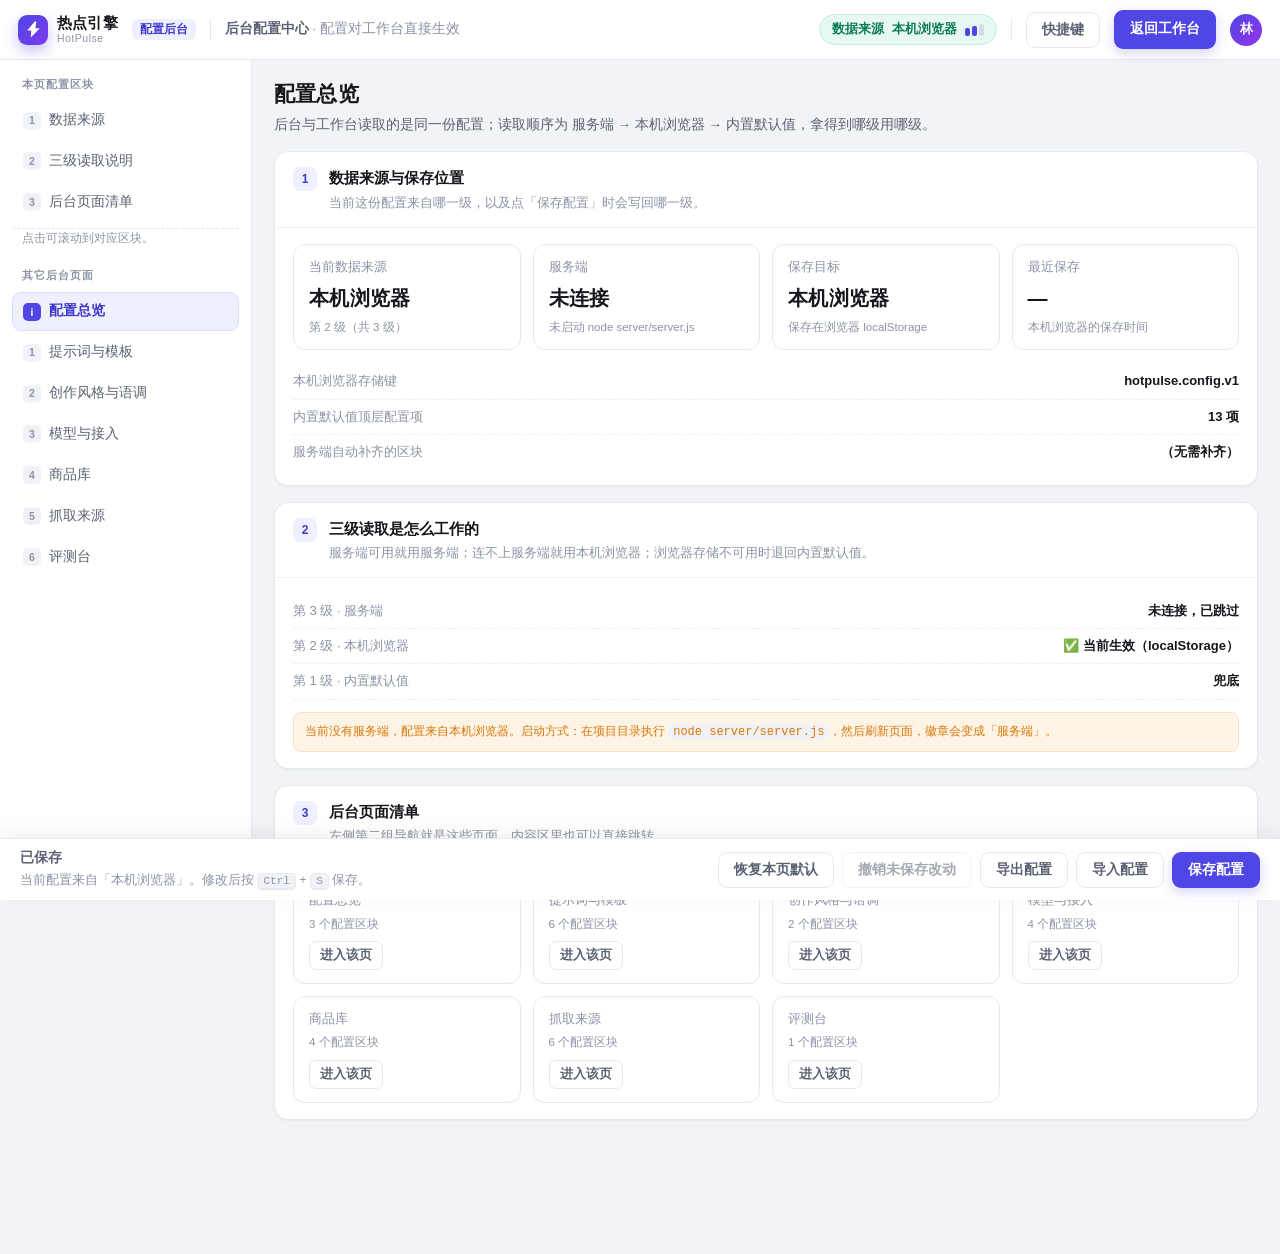
==== commit 8faab01f: "数据模板：七个数据入口可导出填写/导入校验 + 自建数据第一轮实跑（39 项断言通过）" ====
--- a/admin.html
+++ b/admin.html
@@ -79,12 +79,14 @@
 <script src="assets/js/core/prompt.js"></script>
 <script src="assets/js/core/llm.js"></script>
 <script src="assets/js/core/eval.js"></script>
+<script src="assets/js/core/templates.js"></script>
 <script src="assets/js/admin/admin-prompt-page.js"></script>
 <script src="assets/js/admin/admin-style-page.js"></script>
 <script src="assets/js/admin/admin-model-page.js"></script>
 <script src="assets/js/admin/admin-product-page.js"></script>
 <script src="assets/js/admin/admin-source-page.js"></script>
 <script src="assets/js/admin/admin-eval-page.js"></script>
+<script src="assets/js/admin/admin-templates.js"></script>
 <script src="assets/js/admin/admin-core.js"></script>
 <script>HP.Admin.boot();</script>
 </body>
--- a/assets/css/styles.css
+++ b/assets/css/styles.css
@@ -611,3 +611,148 @@
   .news-item{grid-template-columns:1fr}
   .news-right{flex-direction:row;align-items:center;justify-content:space-between}
 }
+
+/* =========================================================
+   运营效率：多选 / 批量 / 待审队列 / 内容中心 / 数据看板
+   ========================================================= */
+.btn.sm{padding:5px 11px;font-size:12.5px;border-radius:8px}
+.btn.danger{background:var(--danger);color:#fff}
+.btn.danger:hover{background:#cf3b40}
+.top-nav .nav-admin{color:var(--brand-ink);font-weight:700}
+.view-page{max-width:1380px;margin:0 auto;padding:22px 24px 80px}
+.link{color:var(--brand-ink);text-decoration:underline}
+.muted{color:var(--ink-3)}
+.trend-up{color:var(--ok)}
+.trend-down{color:var(--danger)}
+.trend-warn{color:var(--warn)}
+
+/* 多选 */
+.multi-bar{display:flex;align-items:center;gap:8px;font-size:12.5px;color:var(--brand-ink);
+  background:var(--brand-soft);border-radius:10px;padding:4px 10px;font-weight:600}
+.news-item{padding-left:48px}
+.news-check{position:absolute;left:16px;top:50%;transform:translateY(-50%);width:16px;height:16px;
+  accent-color:var(--brand);cursor:pointer;z-index:3}
+.news-item.multi{border-color:#c9cdf5;background:#fbfbff}
+.seen-tag{font-size:11.5px;color:var(--brand-ink);background:var(--brand-soft);border-radius:6px;padding:1px 6px}
+.pool-add{margin-top:-2px}
+
+/* 批量弹窗 */
+.modal.wide{width:min(780px,94vw)}
+.modal-sub{font-size:13px;color:var(--ink-3);margin-bottom:14px}
+.batch-form{display:flex;flex-direction:column;gap:14px}
+.batch-block{display:flex;flex-direction:column;gap:6px}
+.batch-block.narrow{width:140px}
+.batch-row{display:flex;gap:16px;align-items:flex-end;flex-wrap:wrap}
+.batch-chips{display:flex;flex-wrap:wrap;gap:8px;max-height:130px;overflow:auto}
+.batch-chip{display:flex;align-items:center;gap:6px;font-size:12.5px;border:1px solid var(--line);
+  border-radius:9px;padding:5px 10px;cursor:pointer;background:#fff;color:var(--ink-2)}
+.batch-chip.on{border-color:var(--brand);background:var(--brand-soft);color:var(--brand-ink);font-weight:600}
+.batch-est{font-size:12.5px;color:var(--ink-2);background:var(--panel-2);border:1px dashed var(--line);
+  border-radius:10px;padding:8px 12px}
+.batch-est b{color:var(--brand-ink);font-size:15px}
+.batch-progress{margin-top:6px}
+.batch-progress-txt{font-size:12px;color:var(--ink-3);margin-top:6px}
+.batch-results{max-height:250px;overflow:auto}
+.batch-table th,.batch-table td{font-size:12.5px}
+.ok-cell{color:var(--ok);font-weight:600}
+.fail-cell{color:var(--danger)}
+.score-pill{font-size:12px;font-weight:700;padding:2px 8px;border-radius:6px;background:#f1f2f7;color:var(--ink-2)}
+.score-pill.hi{background:var(--ok-soft);color:var(--ok)}
+.score-pill.mid{background:var(--warn-soft);color:var(--warn)}
+.score-pill.low{background:var(--danger-soft);color:var(--danger)}
+
+/* 待审队列 */
+.queue-list{display:flex;flex-direction:column;gap:6px;max-height:260px;overflow:auto;margin:8px 0}
+.queue-item{display:grid;grid-template-columns:1fr auto auto;gap:8px;align-items:center;
+  padding:7px 9px;border:1px solid var(--line);border-radius:10px;cursor:pointer;background:#fff;transition:.15s}
+.queue-item:hover{border-color:#c9cdf5;box-shadow:var(--shadow-s)}
+.queue-item.active{border-color:var(--brand);background:var(--brand-soft)}
+.qi-main{min-width:0}
+.qi-main b{display:block;font-size:12.5px;font-weight:600;white-space:nowrap;overflow:hidden;text-overflow:ellipsis}
+.qi-main i{font-style:normal;font-size:11.5px;color:var(--ink-3)}
+.qi-score{font-size:12px;font-weight:700;padding:2px 7px;border-radius:6px;background:#f1f2f7;color:var(--ink-2)}
+.qi-score.hi{background:var(--ok-soft);color:var(--ok)}
+.qi-score.mid{background:var(--warn-soft);color:var(--warn)}
+.qi-score.low{background:var(--danger-soft);color:var(--danger)}
+.queue-tips{font-size:11.5px;color:var(--ink-3);display:flex;align-items:center;gap:5px;flex-wrap:wrap}
+.queue-reject{display:flex;gap:6px;margin-top:8px}
+.queue-reject input{flex:1}
+kbd{font-family:var(--font);font-size:11px;background:#f1f2f7;border:1px solid var(--line);
+  border-bottom-width:2px;border-radius:5px;padding:0 5px;color:var(--ink-2)}
+.state-pill.fail,.state-pill.reject{background:var(--danger-soft);color:var(--danger)}
+.state-pill.doing{background:var(--brand-soft);color:var(--brand-ink)}
+.state-pill.done{background:var(--ok-soft);color:var(--ok)}
+.state-pill.hold{background:#f1f2f7;color:var(--ink-3)}
+
+/* 内容中心：月历 */
+.cal-head{display:flex;align-items:center;gap:10px;margin-bottom:10px}
+.cal-head b{font-size:13.5px}
+.cal-grid{display:grid;grid-template-columns:repeat(7,1fr);gap:6px}
+.cal-dow{font-size:11.5px;color:var(--ink-3);text-align:center;font-weight:700;padding-bottom:2px}
+.cal-cell{min-height:80px;border:1px solid var(--line);border-radius:9px;padding:5px 6px;
+  background:#fff;display:flex;flex-direction:column;gap:3px;overflow:hidden}
+.cal-cell.out{background:var(--panel-2);opacity:.55}
+.cal-cell.today{border-color:var(--brand);box-shadow:0 0 0 2px var(--brand-soft)}
+.cal-day{font-size:11.5px;color:var(--ink-3);font-weight:700}
+.cal-item{font-size:11px;border-radius:5px;padding:1px 5px;white-space:nowrap;overflow:hidden;
+  text-overflow:ellipsis;cursor:pointer;background:#f1f2f7;color:var(--ink-2)}
+.cal-item.wait{background:var(--warn-soft);color:var(--warn)}
+.cal-item.doing{background:var(--brand-soft);color:var(--brand-ink)}
+.cal-item.done{background:var(--ok-soft);color:var(--ok)}
+.cal-item.hold{background:#eef0f5;color:var(--ink-3)}
+.cal-more{font-size:10.5px;color:var(--ink-3)}
+
+/* 选题池表格 */
+.pool-table td{vertical-align:middle}
+.pool-title b{font-size:13px}
+.pool-title i{display:block;font-style:normal;font-size:11.5px;color:var(--ink-3)}
+.dup-flag{margin-left:6px;font-size:11px;background:var(--warn-soft);color:var(--warn);
+  border-radius:6px;padding:1px 6px;white-space:nowrap}
+.pool-tools{display:flex;gap:8px;align-items:center;flex-wrap:wrap}
+.count-inline{font-size:12px;color:var(--ink-3);font-weight:600}
+
+/* 漏斗 */
+.funnel{display:flex;flex-direction:column;gap:9px;margin-top:6px}
+.funnel-row{display:grid;grid-template-columns:58px 1fr 28px;gap:8px;align-items:center;
+  font-size:12.5px;color:var(--ink-2)}
+.funnel-bar{height:8px;background:#eef0f6;border-radius:999px;overflow:hidden}
+.funnel-bar i{display:block;height:100%;border-radius:999px;background:var(--brand)}
+.funnel-bar i.wait{background:#f0b429}
+.funnel-bar i.doing{background:var(--brand)}
+.funnel-bar i.done{background:var(--ok)}
+.funnel-bar i.hold{background:#c3c8d4}
+
+/* 趋势列表 */
+.trend-list{display:flex;flex-direction:column;gap:8px}
+.trend-row{display:grid;grid-template-columns:1fr auto auto 54px;gap:10px;align-items:center;
+  font-size:12.5px;padding:7px 9px;border:1px solid var(--line);border-radius:9px}
+.tr-title{white-space:nowrap;overflow:hidden;text-overflow:ellipsis}
+.tr-tag{font-size:11.5px;font-weight:700;padding:1px 7px;border-radius:6px;background:#f1f2f7;color:var(--ink-3)}
+.tr-tag.up{background:var(--ok-soft);color:var(--ok)}
+.tr-tag.down{background:var(--danger-soft);color:var(--danger)}
+.tr-tag.flat{background:#f1f2f7;color:var(--ink-3)}
+.tr-tag.new{background:var(--brand-soft);color:var(--brand-ink)}
+.tr-heat{font-weight:700;color:var(--hot);text-align:right}
+.mini-bars{display:flex;align-items:flex-end;gap:2px;height:26px}
+.mini-bars i{width:3px;background:#d9dceb;border-radius:2px}
+.mini-bars i.up{background:var(--ok)}
+.mini-bars i.down{background:var(--danger)}
+.mini-bars i.flat{background:#b6bccb}
+.flash{animation:flashRow 1.2s ease}
+@keyframes flashRow{0%{background:#fff8e1}100%{background:#fff}}
+
+.text-input.sm{height:32px;font-size:12.5px;padding:0 9px}
+.table .col-act{white-space:nowrap}
+.table .col-act .btn+.btn{margin-left:6px}
+
+.batch-table{table-layout:fixed;width:100%}
+.batch-table th,.batch-table td{white-space:nowrap;overflow:hidden;text-overflow:ellipsis}
+.batch-table th:nth-child(1){width:26%}
+.batch-table th:nth-child(2){width:16%}
+.batch-table th:nth-child(3){width:26%}
+.batch-table th:nth-child(4){width:10%}
+.batch-table th:nth-child(5){width:22%}
+.pool-tools .text-input{width:200px;flex:0 0 auto}
+
+.batch-table{min-width:0}
+.pool-table{min-width:0}
--- a/assets/css/admin.css
+++ b/assets/css/admin.css
@@ -281,3 +281,14 @@
   .stat-grid{grid-template-columns:repeat(2,1fr)}
   .admin-title{display:none}
 }
+
+/* ---------- 数据模板弹窗（每个数据入口共用） ---------- */
+.tpl-block{border:1px solid var(--line);border-radius:12px;padding:14px 16px;margin-bottom:12px;background:var(--bg-soft,#fafbfc)}
+.tpl-h{font-size:13px;font-weight:700;margin-bottom:6px}
+.tpl-p{font-size:12.5px;color:var(--ink-2);line-height:1.7;margin-bottom:10px}
+.tpl-btns{display:flex;flex-wrap:wrap;gap:8px}
+.tpl-errs{margin-top:10px;max-height:240px;overflow:auto;border:1px solid var(--line);border-radius:10px}
+.tpl-tbl{width:100%;border-collapse:collapse;font-size:12.5px}
+.tpl-tbl th,.tpl-tbl td{padding:7px 10px;border-bottom:1px solid var(--line);text-align:left;vertical-align:top}
+.tpl-tbl th{background:var(--bg-soft,#f6f7f9);font-weight:600;position:sticky;top:0}
+.tpl-apply{display:flex;align-items:center;gap:10px;margin-top:12px;flex-wrap:wrap}
